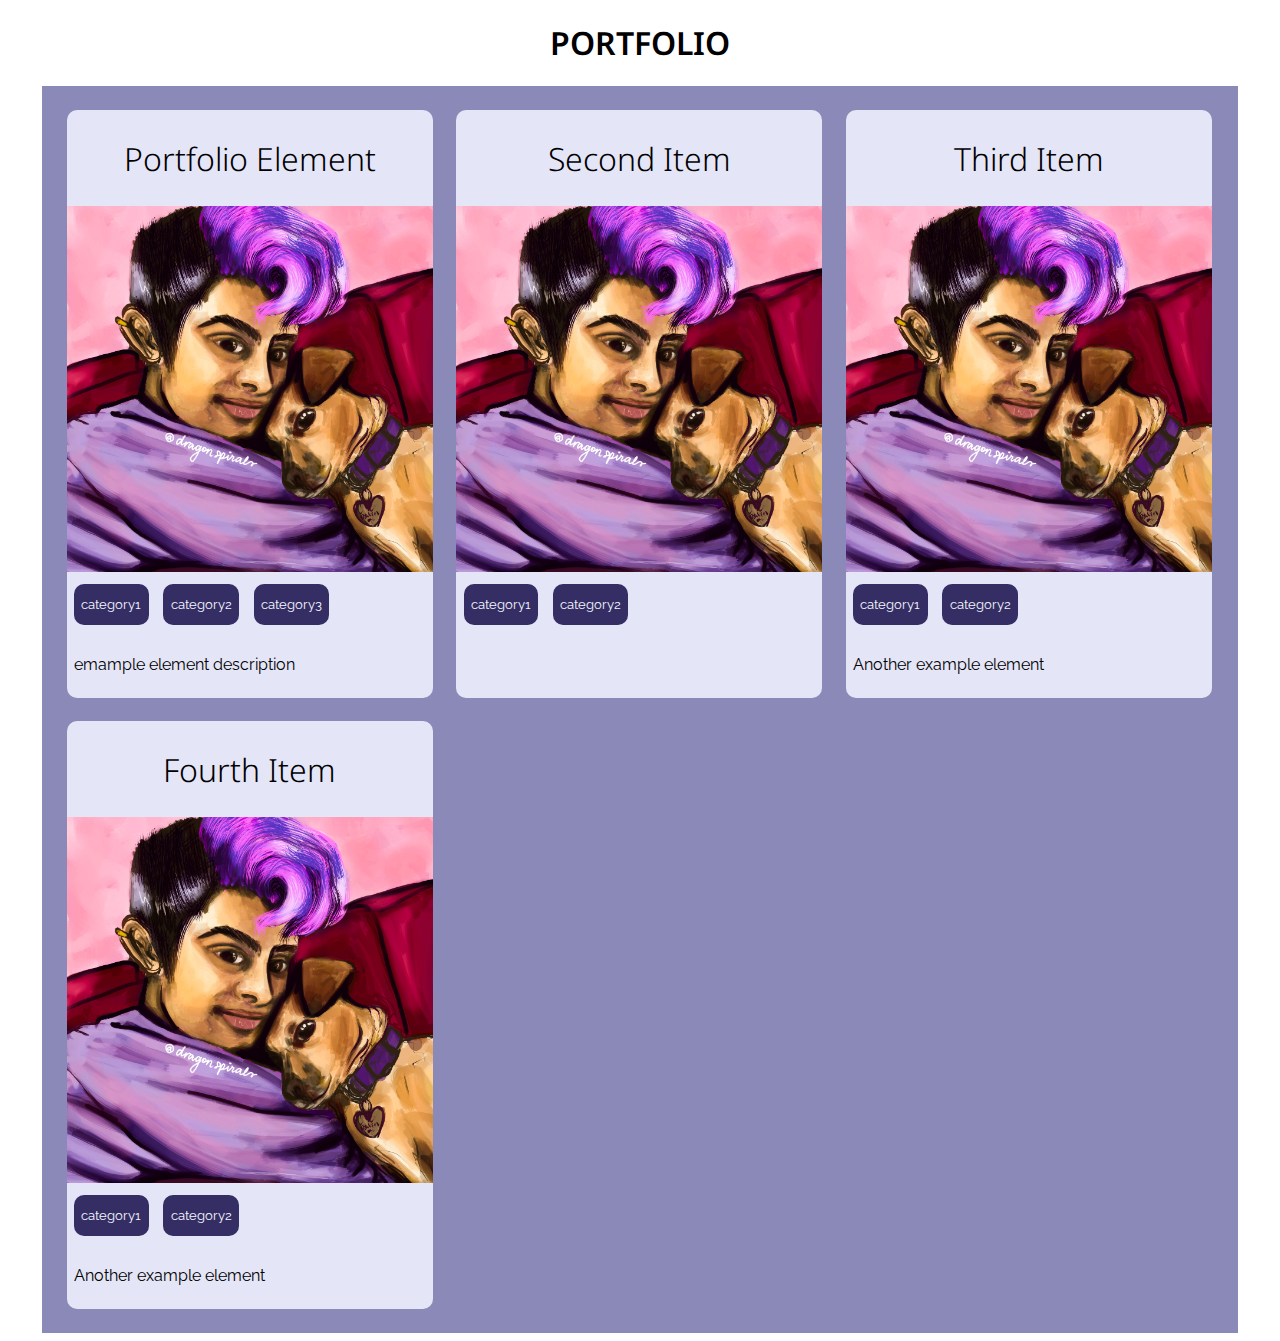
==== portfolio.html @ dcd183af "Portfolio elements displayed in a responsive grid" ====
<!DOCTYPE html>
<html>
    <head>
        <link rel = "stylesheet" href = "styles.css">
        <link rel="preconnect" href="https://fonts.googleapis.com">
        <link rel="preconnect" href="https://fonts.gstatic.com" crossorigin>
        <link href="https://fonts.googleapis.com/css2?family=Noto+Sans:wght@300&family=Raleway&display=swap" rel="stylesheet">
    </head>

    <body>
        

        <div id = "titlebox">
            <h1 id = "portfoliotitle">Portfolio</h1>
        </div>
        
        <div id = "contentbox"></div>
        
        <script src = "script.js"> </script>
    </body>
</html>
---- styles.css ----
/* ------------------------------- responsive ------------------------------- */

/* desktop */
@media only screen and (min-width: 900px) {
    .item-box {
        width: 31.3%;
    }
}


/* tablet */
@media only screen and (max-width: 900px ) and (min-width: 600px) {
    .item-box {
        width: 48%;
    }
}


/* mobile */
@media only screen and (max-width:600px) {
    .item-box {
        width:98%;
    }
}


/* ---------- html ---------------- */

h1 {
    font-family:'Noto Sans', sans-serif;
    font-weight:600;
    text-transform:uppercase;
    text-align:center;
}

h2 {
    font-family:'Noto Sans', sans-serif;
    font-weight:300;
    font-size:2em;
}


/*---------- classes --------------*/


/*portfolio items*/
    .item-box {
        margin:1%;
        border-radius:10px;
        background-color:#E5E5F8;
        cursor:pointer;
        transition:0.5s;
    }

.item-box:hover {
    scale:105%;
}


.item-title {
    text-align: center;
}


/* categories */
.categories-box {
    display:flex;
}


.category-box {
    background-color:#342E65;
    margin:2%;
    border-radius:10px;
    padding:0% 2%;

}


.item-category {
    font-family: 'Raleway', sans-serif;
    color: #F7F7FF;
    text-align:center;
    font-size:small;
}


.item-image {
    width: 100%;
    aspect-ratio: 1/1;
    object-fit:cover                                                                                                                                                                                                                                                                                                                                                                                                                                                                                              ;
}

.item-desc {
    padding:2%;
    font-family:'Raleway' , sans-serif;
}


/*----------- ids ---------------*/

#contentbox {
    display:flex;
    flex-wrap:wrap;
    background-color: #8A89B8;
    padding:1%;
    max-width:1170px;
    margin:auto;
}
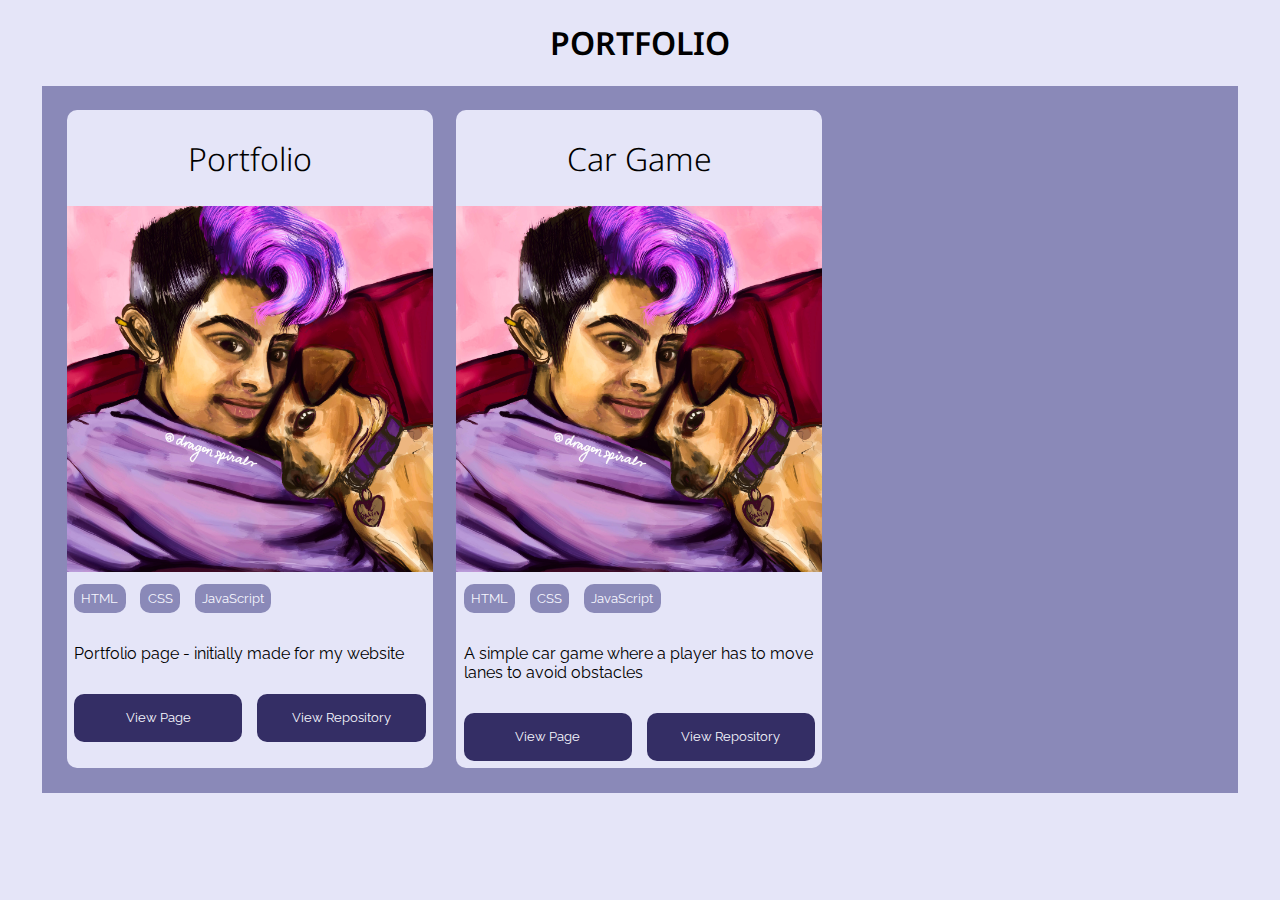
==== commit 63f5d89e: "Coding portfolio" ====
--- a/portfolio.html
+++ b/portfolio.html
@@ -10,11 +10,11 @@
     <body>
         
 
-        <div id = "titlebox">
-            <h1 id = "portfoliotitle">Portfolio</h1>
+        <div id = "title-box">
+            <h1 id = "portfolio-title">Portfolio</h1>
         </div>
         
-        <div id = "contentbox"></div>
+        <div id = "content-box"></div>
         
         <script src = "script.js"> </script>
     </body>
--- a/styles.css
+++ b/styles.css
@@ -1,6 +1,9 @@
-/* ------------------------------- responsive ------------------------------- */
+/* -------------------------------------------------------------------------- */
+/*                                 responsive                                 */
+/* -------------------------------------------------------------------------- */
 
-/* desktop */
+
+/* --------------------------------- desktop -------------------------------- */
 @media only screen and (min-width: 900px) {
     .item-box {
         width: 31.3%;
@@ -8,7 +11,7 @@
 }
 
 
-/* tablet */
+/* --------------------------------- tablet --------------------------------- */
 @media only screen and (max-width: 900px ) and (min-width: 600px) {
     .item-box {
         width: 48%;
@@ -16,7 +19,7 @@
 }
 
 
-/* mobile */
+/* --------------------------------- mobile --------------------------------- */
 @media only screen and (max-width:600px) {
     .item-box {
         width:98%;
@@ -24,7 +27,15 @@
 }
 
 
-/* ---------- html ---------------- */
+/* -------------------------------------------------------------------------- */
+/*                                    html                                    */
+/* -------------------------------------------------------------------------- */
+
+
+html {
+    background-color: #E5E5F8;
+}
+
 
 h1 {
     font-family:'Noto Sans', sans-serif;
@@ -40,10 +51,12 @@
 }
 
 
-/*---------- classes --------------*/
+/* -------------------------------------------------------------------------- */
+/*                                   classes                                  */
+/* -------------------------------------------------------------------------- */
 
 
-/*portfolio items*/
+/* ----------------------------- portfolio items ---------------------------- */
     .item-box {
         margin:1%;
         border-radius:10px;
@@ -52,9 +65,6 @@
         transition:0.5s;
     }
 
-.item-box:hover {
-    scale:105%;
-}
 
 
 .item-title {
@@ -62,27 +72,56 @@
 }
 
 
-/* categories */
+/* ------------------------------- categories ------------------------------- */
 .categories-box {
     display:flex;
 }
 
 
 .category-box {
-    background-color:#342E65;
+    background-color: #8A89B8;
     margin:2%;
     border-radius:10px;
-    padding:0% 2%;
+    padding:2%;
 
 }
-
 
 .item-category {
     font-family: 'Raleway', sans-serif;
     color: #F7F7FF;
     text-align:center;
     font-size:small;
+    margin:0%;
 }
+
+
+/* ---------------------------------- links --------------------------------- */
+.links-box {
+    display:flex;
+}
+
+
+.link-box {
+    background-color:#342E65;
+    margin:2%;
+    border-radius:10px;
+    padding:1% 2%;
+    width:100%;
+    transition: 0.5s;
+}
+
+.link-box:hover {
+    background-color: #ff909f;
+}
+
+.item-link {
+    font-family: 'Raleway', sans-serif;
+    color: #F7F7FF;
+    text-align:center;
+    font-size:small;
+}
+
+
 
 
 .item-image {
@@ -99,11 +138,12 @@
 
 /*----------- ids ---------------*/
 
-#contentbox {
+#content-box {
     display:flex;
     flex-wrap:wrap;
     background-color: #8A89B8;
     padding:1%;
     max-width:1170px;
     margin:auto;
-}+}
+
